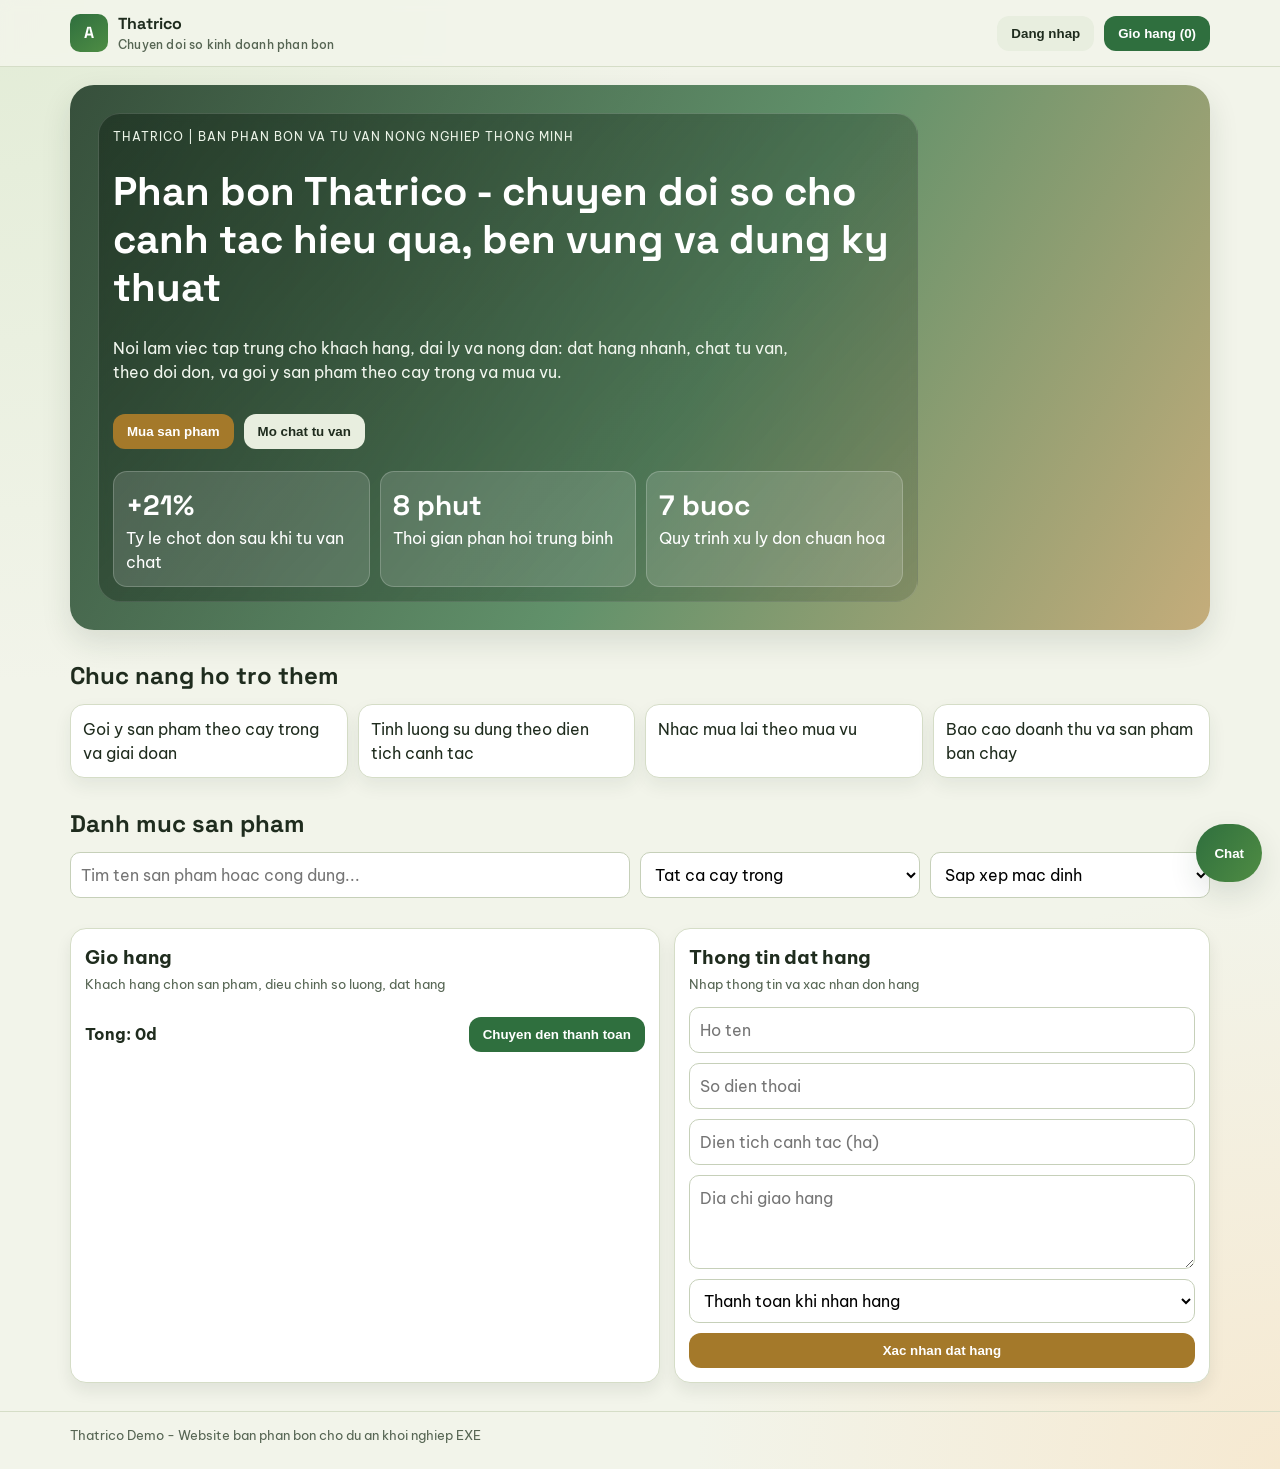
==== backend/src/main/resources/static/index.html @ 2e9a16a9 "Initial commit: Spring Boot backend with frontend integration" ====
<!doctype html>
<html lang="vi">
<head>
  <meta charset="UTF-8" />
  <meta name="viewport" content="width=device-width, initial-scale=1.0" />
  <title>Thatrico - Phân bón thông minh cho nông dân</title>
  <link rel="preconnect" href="https://fonts.googleapis.com" />
  <link rel="preconnect" href="https://fonts.gstatic.com" crossorigin />
  <link href="https://fonts.googleapis.com/css2?family=Be+Vietnam+Pro:wght@400;500;600;700;800&family=Space+Grotesk:wght@500;700&display=swap" rel="stylesheet" />
  <link rel="stylesheet" href="styles.css" />
</head>
<body>
  <header class="topbar">
    <div class="container topbar-inner">
      <a class="logo" href="#">
        <span class="logo-mark">A</span>
        <span class="logo-text">
          Thatrico
          <small>Chuyen doi so kinh doanh phan bon</small>
        </span>
      </a>
      <nav class="top-actions">
        <button id="authBtn" class="btn btn-ghost">Dang nhap</button>
        <button id="openCart" class="btn btn-primary">Gio hang (<span id="cartCount">0</span>)</button>
      </nav>
    </div>
  </header>

  <main>
    <section class="hero container">
      <div class="hero-overlay">
        <div class="hero-copy">
          <p class="eyebrow">Thatrico | Ban phan bon va tu van nong nghiep thong minh</p>
          <h1>Phan bon Thatrico - chuyen doi so cho canh tac hieu qua, ben vung va dung ky thuat</h1>
          <p class="hero-desc">
            Noi lam viec tap trung cho khach hang, dai ly va nong dan: dat hang nhanh, chat tu van,
            theo doi don, va goi y san pham theo cay trong va mua vu.
          </p>
          <div class="hero-cta">
            <button class="btn btn-secondary" data-scroll="#catalog">Mua san pham</button>
            <button class="btn btn-ghost" id="openChatFromHero">Mo chat tu van</button>
          </div>
          <div class="hero-metrics">
            <article class="kpi-card">
              <strong>+21%</strong>
              <span>Ty le chot don sau khi tu van chat</span>
            </article>
            <article class="kpi-card">
              <strong>8 phut</strong>
              <span>Thoi gian phan hoi trung binh</span>
            </article>
            <article class="kpi-card">
              <strong>7 buoc</strong>
              <span>Quy trinh xu ly don chuan hoa</span>
            </article>
          </div>
        </div>
      </div>
    </section>

    <section class="features container">
      <h2>Chuc nang ho tro them</h2>
      <div class="feature-grid">
        <div class="feature-item">Goi y san pham theo cay trong va giai doan</div>
        <div class="feature-item">Tinh luong su dung theo dien tich canh tac</div>
        <div class="feature-item">Nhac mua lai theo mua vu</div>
        <div class="feature-item">Bao cao doanh thu va san pham ban chay</div>
      </div>
    </section>

    <section id="catalog" class="container catalog-wrap">
      <h2>Danh muc san pham</h2>
      <div class="filters">
        <input id="searchInput" type="text" placeholder="Tim ten san pham hoac cong dung..." />
        <select id="cropFilter">
          <option value="all">Tat ca cay trong</option>
          <option value="lua">Lua</option>
          <option value="cafe">Ca phe</option>
          <option value="rau">Rau mau</option>
          <option value="cay-an-trai">Cay an trai</option>
        </select>
        <select id="sortFilter">
          <option value="default">Sap xep mac dinh</option>
          <option value="priceAsc">Gia tang dan</option>
          <option value="priceDesc">Gia giam dan</option>
        </select>
      </div>
      <div id="productGrid" class="product-grid"></div>
    </section>

    <section class="container flow-layout">
      <article class="panel">
        <div class="panel-head">
          <h3>Gio hang</h3>
          <p>Khach hang chon san pham, dieu chinh so luong, dat hang</p>
        </div>
        <div id="cartItems" class="list"></div>
        <div id="cartQuoteInfo" class="muted cart-quote"></div>
        <div class="panel-foot">
          <strong>Tong: <span id="cartTotal">0d</span></strong>
          <button id="checkoutBtn" class="btn btn-primary">Chuyen den thanh toan</button>
        </div>
      </article>

      <article class="panel">
        <div class="panel-head">
          <h3>Thong tin dat hang</h3>
          <p>Nhap thong tin va xac nhan don hang</p>
        </div>
        <form id="orderForm" class="checkout-form">
          <input id="customerName" type="text" placeholder="Ho ten" required />
          <input id="customerPhone" type="tel" placeholder="So dien thoai" required />
          <input id="customerArea" type="text" placeholder="Dien tich canh tac (ha)" />
          <textarea id="customerAddress" rows="3" placeholder="Dia chi giao hang" required></textarea>
          <select id="paymentMethod">
            <option value="COD">Thanh toan khi nhan hang</option>
            <option value="Bank">Chuyen khoan ngan hang</option>
          </select>
          <button type="submit" class="btn btn-secondary">Xac nhan dat hang</button>
        </form>
      </article>
    </section>
  </main>

  <button id="chatToggle" class="chat-toggle" aria-label="Mo chat">Chat</button>

  <section id="chatBox" class="chatbox hidden" aria-label="Khung chat tu van">
    <div class="chat-head">Tro ly nong nghiep</div>
    <div id="chatLog" class="chat-log"></div>
    <div class="quick-ask">
      <button class="chip" data-question="Toi trong lua, can tang de nhanh">Lua can tang de nhanh</button>
      <button class="chip" data-question="Ca phe bi vang la thi dung gi">Ca phe vang la</button>
      <button class="chip" data-question="Goi y combo cho rau an la">Combo rau mau</button>
    </div>
    <form id="chatForm" class="chat-input">
      <input id="chatInput" type="text" placeholder="Nhap cau hoi cua ban..." />
      <button class="btn btn-primary" type="submit">Gui</button>
    </form>
  </section>

  <footer class="footer">
    <div class="container">Thatrico Demo - Website ban phan bon cho du an khoi nghiep EXE</div>
  </footer>

  <div id="authModal" class="auth-modal hidden" aria-hidden="true">
    <div class="auth-modal-backdrop" data-auth-close></div>
    <section class="auth-modal-panel" role="dialog" aria-modal="true" aria-labelledby="authModalTitle">
      <button class="auth-modal-close" type="button" data-auth-close aria-label="Dong popup">&times;</button>
      <div class="auth-modal-header">
        <p class="eyebrow">Tai khoan Thatrico</p>
        <h2 id="authModalTitle">Dang nhap hoac dang ky</h2>
        <p>Dang nhap chi can so dien thoai / email va mat khau. Dang ky bang Gmail + OTP va co them so dien thoai de ho tro dang nhap.</p>
      </div>

      <div class="auth-tabs">
        <button class="btn btn-ghost auth-tab active" type="button" data-auth-tab="login">Dang nhap</button>
        <button class="btn btn-ghost auth-tab" type="button" data-auth-tab="register">Dang ky</button>
      </div>

      <div class="auth-panels">
        <form id="loginForm" class="checkout-form auth-panel active" data-auth-panel="login">
          <input id="loginIdentifier" type="text" placeholder="So dien thoai / Email" required />
          <input id="loginPassword" type="password" placeholder="Mat khau" required />
          <button type="submit" class="btn btn-primary">Dang nhap</button>
        </form>

        <form id="registerForm" class="checkout-form auth-panel hidden" data-auth-panel="register">
          <input id="registerName" type="text" placeholder="Ten tai khoan" required />
          <input id="registerPhone" type="tel" placeholder="So dien thoai" required />
          <input id="registerEmail" type="email" placeholder="Email Gmail" required />
          <input id="registerPassword" type="password" placeholder="Mat khau toi thieu 6 ky tu" required />
          <button type="button" id="requestOtpBtn" class="btn btn-secondary">Gui OTP</button>
          <div id="otpBlock" class="hidden">
            <input id="registerOtp" type="text" inputmode="numeric" placeholder="Nhap ma OTP" />
            <button type="submit" class="btn btn-primary">Xac thuc va tao tai khoan</button>
          </div>
        </form>

        <div id="authStatus" class="auth-status muted"></div>
      </div>
    </section>
  </div>

  <script src="app.js"></script>
</body>
</html>
---- backend/src/main/resources/static/styles.css ----
:root {
  --bg: #f2f4ea;
  --surface: #ffffff;
  --surface-2: #f7faef;
  --line: #d5ddc7;
  --text: #1f2c1e;
  --muted: #566553;
  --brand: #2f6f3e;
  --brand-2: #a4792a;
  --accent: #203f2f;
  --danger: #ae3c35;
  --radius: 16px;
  --shadow: 0 12px 30px rgba(26, 47, 30, 0.12);
}

* {
  box-sizing: border-box;
}

html,
body {
  margin: 0;
  padding: 0;
}

body {
  color: var(--text);
  background:
    radial-gradient(circle at 0% 0%, #e2ecd6 0, transparent 35%),
    radial-gradient(circle at 100% 100%, #f6e9d1 0, transparent 30%),
    var(--bg);
  font-family: "Be Vietnam Pro", "Segoe UI", sans-serif;
  line-height: 1.5;
}

.container {
  width: min(1140px, 92%);
  margin-inline: auto;
}

.topbar {
  position: sticky;
  top: 0;
  z-index: 40;
  border-bottom: 1px solid var(--line);
  background: rgba(242, 244, 234, 0.9);
  backdrop-filter: blur(6px);
}

.topbar-inner {
  display: flex;
  align-items: center;
  justify-content: space-between;
  gap: 14px;
  padding: 12px 0;
}

.logo {
  text-decoration: none;
  color: inherit;
  display: flex;
  align-items: center;
  gap: 10px;
}

.logo-mark {
  width: 38px;
  height: 38px;
  display: grid;
  place-items: center;
  border-radius: 10px;
  background: linear-gradient(145deg, var(--brand), #4e8d44);
  color: #fff;
  font-family: "Space Grotesk", sans-serif;
  font-weight: 700;
}

.logo-text {
  font-weight: 800;
  font-family: "Space Grotesk", sans-serif;
  letter-spacing: 0.2px;
}

.logo-text small {
  display: block;
  font-size: 12px;
  color: var(--muted);
  font-weight: 500;
  font-family: "Be Vietnam Pro", sans-serif;
}

.top-actions {
  display: flex;
  gap: 10px;
}

.btn {
  border: none;
  border-radius: 12px;
  padding: 10px 14px;
  font-weight: 600;
  cursor: pointer;
  transition: transform 0.15s ease, opacity 0.2s ease, background-color 0.2s ease;
}

.btn:hover {
  transform: translateY(-1px);
}

.btn-primary {
  color: #fff;
  background: var(--brand);
}

.btn-secondary {
  color: #fff;
  background: var(--brand-2);
}

.btn-ghost {
  color: var(--text);
  background: #e8eedf;
}

.hero {
  margin-top: 18px;
  overflow: hidden;
  border-radius: 24px;
  box-shadow: var(--shadow);
  background: linear-gradient(120deg, rgba(21, 49, 29, 0.84), rgba(47, 111, 62, 0.74) 55%, rgba(164, 121, 42, 0.58)), url("Picture/phanbonHomePage.jpg") center/cover no-repeat;
  color: #fff;
}

.hero-overlay {
  min-height: 420px;
  padding: 28px;
  display: flex;
  align-items: stretch;
}

.hero-copy {
  width: min(820px, 100%);
  display: flex;
  flex-direction: column;
  justify-content: center;
  gap: 14px;
  padding: 14px;
  background: linear-gradient(135deg, rgba(11, 27, 15, 0.44), rgba(11, 27, 15, 0.14));
  border: 1px solid rgba(255, 255, 255, 0.14);
  border-radius: 22px;
  backdrop-filter: blur(4px);
}

.hero-metrics {
  display: grid;
  grid-template-columns: repeat(3, minmax(0, 1fr));
  gap: 10px;
  margin-top: 8px;
}

.eyebrow {
  margin: 0;
  color: #ecf4e8;
  text-transform: uppercase;
  letter-spacing: 1px;
  font-size: 12px;
}

.hero h1 {
  margin: 8px 0 10px;
  line-height: 1.2;
  font-family: "Space Grotesk", sans-serif;
  font-size: clamp(28px, 4vw, 40px);
}

.hero-desc {
  margin: 0;
  color: #f2f7ef;
  max-width: 62ch;
}

.hero-cta {
  margin-top: 16px;
  display: flex;
  gap: 10px;
  flex-wrap: wrap;
}

.hero-right {
  display: grid;
  gap: 10px;
}

.kpi-card {
  background: rgba(255, 255, 255, 0.14);
  border: 1px solid rgba(255, 255, 255, 0.2);
  border-radius: 14px;
  padding: 12px;
}

.kpi-card strong {
  display: block;
  font-size: 28px;
  font-family: "Space Grotesk", sans-serif;
}

.features,
.catalog-wrap {
  margin-top: 28px;
}

.auth-section {
  margin-top: 28px;
}

.auth-modal {
  position: fixed;
  inset: 0;
  z-index: 120;
  display: grid;
  place-items: center;
}

.auth-modal-backdrop {
  position: absolute;
  inset: 0;
  background: rgba(16, 30, 18, 0.58);
  backdrop-filter: blur(5px);
}

.auth-modal-panel {
  position: relative;
  width: min(720px, calc(100vw - 24px));
  max-height: calc(100vh - 24px);
  overflow: auto;
  border-radius: 24px;
  border: 1px solid rgba(255, 255, 255, 0.16);
  background: rgba(252, 254, 249, 0.98);
  box-shadow: 0 24px 70px rgba(18, 34, 19, 0.35);
  padding: 22px;
}

.auth-modal-close {
  position: absolute;
  top: 12px;
  right: 14px;
  border: none;
  background: transparent;
  color: var(--muted);
  font-size: 34px;
  line-height: 1;
  cursor: pointer;
}

.auth-modal-header h2 {
  margin: 4px 0 8px;
  font-family: "Space Grotesk", sans-serif;
}

.auth-modal-header p {
  margin: 0;
  color: var(--muted);
}

.auth-tabs {
  display: flex;
  gap: 8px;
  flex-wrap: wrap;
  margin-top: 16px;
}

.auth-tab.active {
  background: #dce9ca;
}

.auth-panels {
  margin-top: 14px;
}

.auth-panel {
  display: grid;
  gap: 10px;
}

.auth-panel.hidden {
  display: none;
}

.auth-status {
  margin-top: 12px;
  padding: 10px;
  border-radius: 12px;
  background: #eef5e5;
  border: 1px solid #d9e5ca;
}

.auth-intro {
  margin-bottom: 12px;
}

.auth-intro h2 {
  margin: 0 0 8px;
  font-family: "Space Grotesk", sans-serif;
}

.auth-intro p {
  margin: 0;
  max-width: 78ch;
  color: var(--muted);
}

.auth-grid {
  display: grid;
  grid-template-columns: repeat(2, minmax(0, 1fr));
  gap: 14px;
}

.auth-card {
  min-height: 100%;
}

.auth-status {
  margin-top: 10px;
}

.features h2,
.catalog-wrap h2,
.admin-head h2 {
  margin: 0 0 10px;
  font-family: "Space Grotesk", sans-serif;
}

.feature-grid {
  display: grid;
  grid-template-columns: repeat(4, minmax(0, 1fr));
  gap: 10px;
}

.feature-item {
  background: var(--surface);
  border: 1px solid var(--line);
  border-radius: 14px;
  padding: 12px;
  box-shadow: 0 8px 18px rgba(33, 57, 38, 0.07);
}

.filters {
  display: grid;
  grid-template-columns: 2fr 1fr 1fr;
  gap: 10px;
  margin-bottom: 12px;
}

input,
textarea,
select {
  width: 100%;
  border: 1px solid #c6d0b9;
  border-radius: 10px;
  padding: 10px;
  font: inherit;
  background: #fff;
}

.product-grid {
  display: grid;
  grid-template-columns: repeat(4, minmax(0, 1fr));
  gap: 12px;
}

.product {
  border: 1px solid var(--line);
  border-radius: 15px;
  background: var(--surface);
  overflow: hidden;
  box-shadow: 0 8px 16px rgba(31, 51, 28, 0.07);
}

.product-cover {
  min-height: 124px;
  display: grid;
  place-items: center;
  font-size: 40px;
  background: linear-gradient(135deg, #deead2, #f8edd8);
}

.product-body {
  padding: 12px;
  display: grid;
  gap: 8px;
}

.tag {
  width: fit-content;
  font-size: 12px;
  font-weight: 700;
  padding: 4px 8px;
  border-radius: 999px;
  background: #eaf3e0;
  color: #2d5233;
}

.price {
  font-weight: 800;
  font-size: 18px;
}

.muted {
  color: var(--muted);
  font-size: 13px;
}

.flow-layout {
  margin-top: 18px;
  display: grid;
  grid-template-columns: 1.1fr 1fr;
  gap: 14px;
}

.panel {
  border: 1px solid var(--line);
  border-radius: var(--radius);
  background: var(--surface);
  box-shadow: 0 8px 16px rgba(20, 42, 25, 0.08);
  padding: 14px;
}

.panel-head h3 {
  margin: 0;
}

.panel-head p {
  margin: 4px 0 12px;
  color: var(--muted);
  font-size: 13px;
}

.list {
  display: grid;
  gap: 8px;
  max-height: 320px;
  overflow: auto;
}

.cart-quote {
  margin: 8px 0 0;
}

.row-item {
  border: 1px solid #dce4cf;
  border-radius: 12px;
  background: var(--surface-2);
  padding: 10px;
  display: flex;
  justify-content: space-between;
  align-items: center;
  gap: 8px;
}

.row-actions {
  display: flex;
  gap: 6px;
}

.qty-btn {
  border: none;
  width: 30px;
  height: 30px;
  border-radius: 9px;
  cursor: pointer;
  background: #e5eed9;
}

.remove-btn {
  border: none;
  border-radius: 9px;
  padding: 6px 8px;
  color: #fff;
  background: var(--danger);
  cursor: pointer;
}

.panel-foot {
  margin-top: 10px;
  display: flex;
  justify-content: space-between;
  align-items: center;
  gap: 10px;
}

.checkout-form {
  display: grid;
  gap: 10px;
}

.admin {
  margin-top: 24px;
  border: 2px dashed #bac8aa;
  border-radius: var(--radius);
  background: #fcfef9;
  padding: 16px;
}

.hidden {
  display: none;
}

.admin-head p {
  margin: 0;
  color: var(--muted);
}

.stats {
  margin-top: 12px;
  display: grid;
  grid-template-columns: repeat(3, minmax(0, 1fr));
  gap: 10px;
}

.stat {
  border: 1px solid #d7e3cb;
  border-radius: 12px;
  background: #f1f8e8;
  padding: 12px;
}

.stat span {
  display: block;
  color: var(--muted);
  font-size: 13px;
}

.stat strong {
  font-size: 24px;
  font-family: "Space Grotesk", sans-serif;
}

.admin-tabs {
  margin-top: 12px;
  display: flex;
  flex-wrap: wrap;
  gap: 8px;
}

.tab-btn.active {
  background: #dbe9ca;
}

.tab-pane {
  margin-top: 10px;
}

.product-form {
  display: grid;
  gap: 10px;
  grid-template-columns: repeat(2, minmax(0, 1fr));
}

.product-form button {
  grid-column: span 2;
}

.support-list {
  margin: 0;
  padding-left: 20px;
  display: grid;
  gap: 6px;
}

.chat-toggle {
  position: fixed;
  right: 18px;
  bottom: 18px;
  z-index: 60;
  border: none;
  border-radius: 999px;
  height: 58px;
  padding: 0 18px;
  font-weight: 700;
  color: #fff;
  background: linear-gradient(125deg, var(--brand), #4f8c43);
  box-shadow: var(--shadow);
  cursor: pointer;
}

.chatbox {
  position: fixed;
  right: 18px;
  bottom: 86px;
  z-index: 61;
  width: min(340px, calc(100vw - 24px));
  border-radius: 16px;
  border: 1px solid var(--line);
  background: #fff;
  overflow: hidden;
  box-shadow: var(--shadow);
}

.chat-head {
  padding: 10px 12px;
  color: #fff;
  background: linear-gradient(125deg, #2d5f3b, #4f8c43);
  font-weight: 700;
}

.chat-log {
  min-height: 220px;
  max-height: 260px;
  overflow: auto;
  padding: 10px;
  background: #f9fcf5;
  display: grid;
  gap: 8px;
}

.msg {
  max-width: 85%;
  border-radius: 12px;
  padding: 8px 10px;
  font-size: 14px;
}

.msg.user {
  margin-left: auto;
  background: #dcefd4;
}

.msg.bot {
  background: #fff;
  border: 1px solid #d3e0c4;
}

.quick-ask {
  border-top: 1px solid var(--line);
  padding: 8px 10px;
  display: flex;
  flex-wrap: wrap;
  gap: 6px;
}

.chip {
  border: none;
  border-radius: 999px;
  padding: 6px 10px;
  font-size: 12px;
  background: #ebf2df;
  cursor: pointer;
}

.chat-input {
  border-top: 1px solid var(--line);
  padding: 10px;
  display: flex;
  gap: 8px;
}

.footer {
  margin-top: 28px;
  border-top: 1px solid var(--line);
  padding: 14px 0 24px;
  color: var(--muted);
  font-size: 13px;
}

@media (max-width: 1024px) {
  .flow-layout {
    grid-template-columns: 1fr;
  }

  .product-grid {
    grid-template-columns: repeat(3, minmax(0, 1fr));
  }

  .feature-grid {
    grid-template-columns: repeat(2, minmax(0, 1fr));
  }

  .hero-metrics {
    grid-template-columns: 1fr;
  }

  .auth-grid {
    grid-template-columns: 1fr;
  }
}

@media (max-width: 720px) {
  .filters,
  .product-form {
    grid-template-columns: 1fr;
  }

  .product-form button {
    grid-column: auto;
  }

  .product-grid {
    grid-template-columns: repeat(2, minmax(0, 1fr));
  }

  .stats {
    grid-template-columns: 1fr;
  }

  .topbar-inner {
    flex-wrap: wrap;
  }

  .hero-overlay {
    min-height: 360px;
    padding: 16px;
  }

  .hero-copy {
    padding: 12px;
  }

  .auth-section {
    margin-top: 20px;
  }
}

@media (max-width: 520px) {
  .product-grid {
    grid-template-columns: 1fr;
  }

  .panel-foot {
    flex-direction: column;
    align-items: stretch;
  }

  .chat-toggle {
    height: 50px;
    right: 12px;
    bottom: 12px;
  }

  .chatbox {
    right: 12px;
    width: calc(100vw - 24px);
  }
}
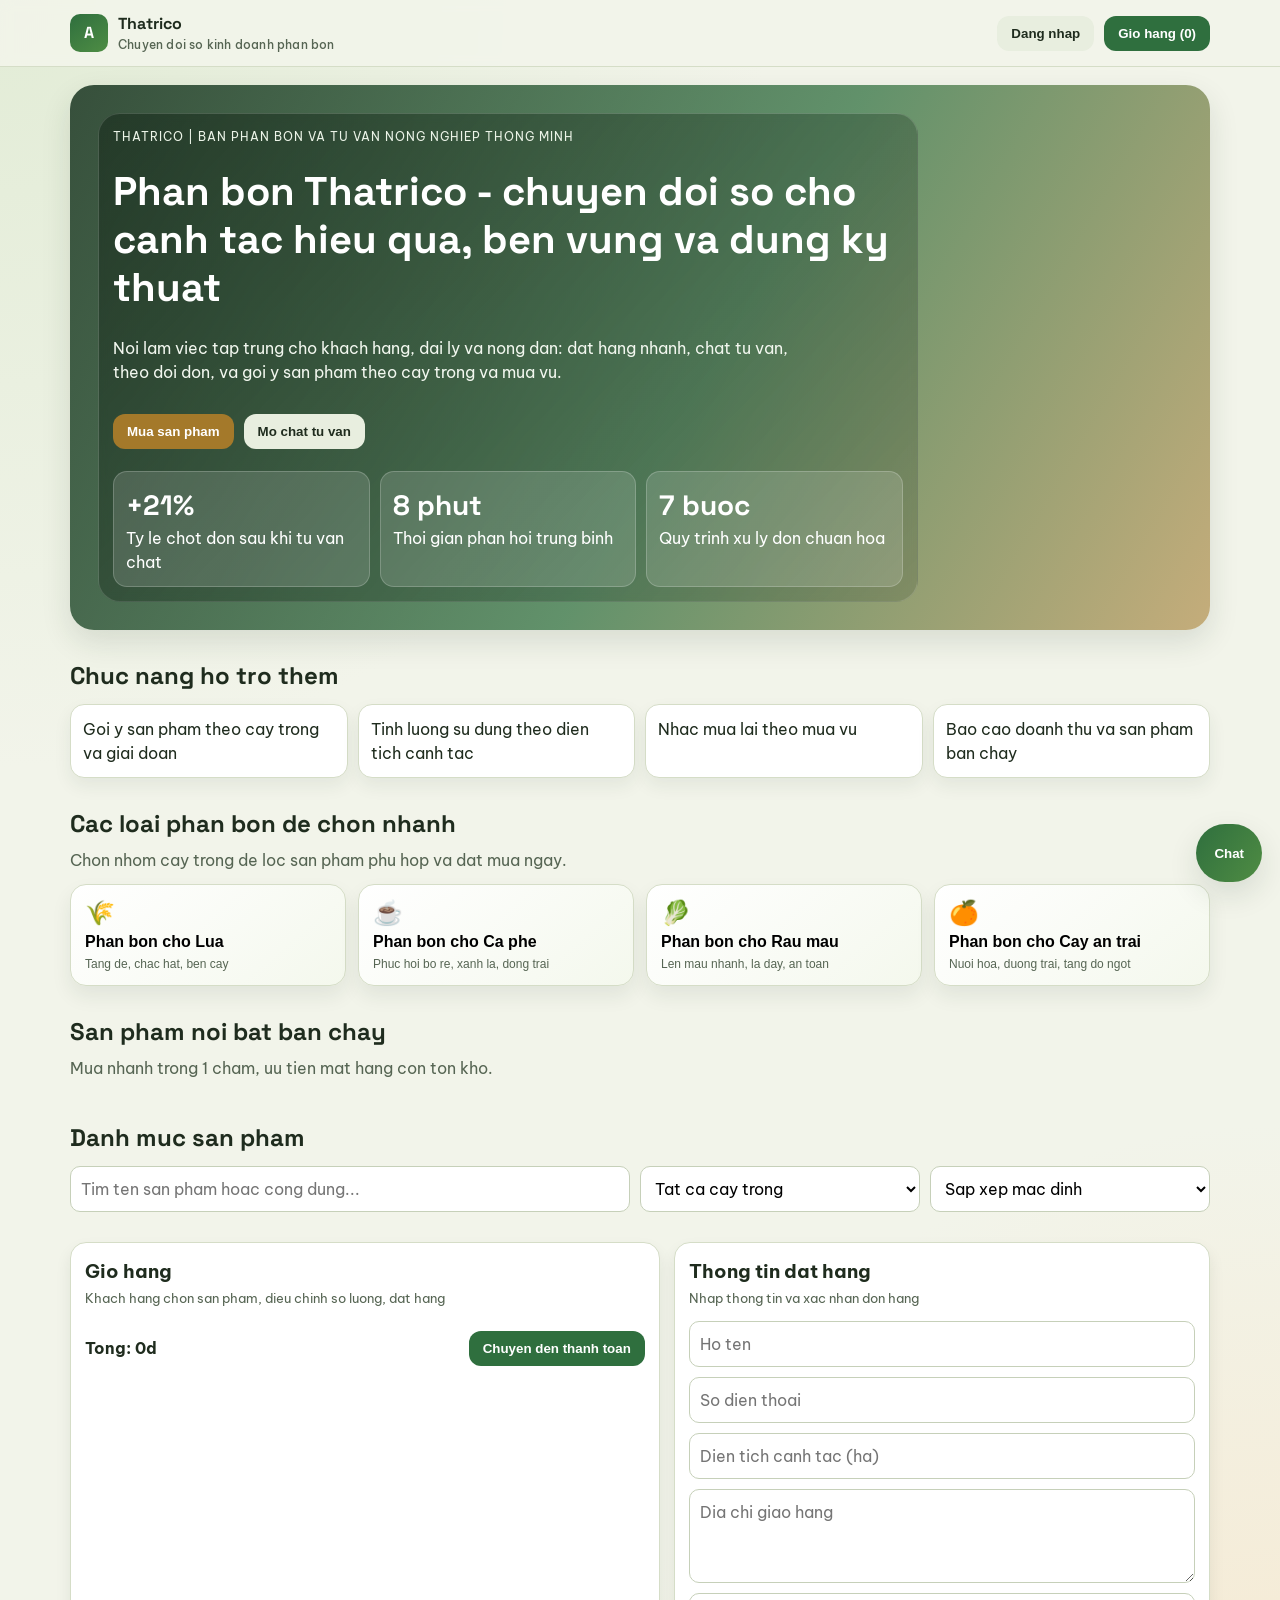
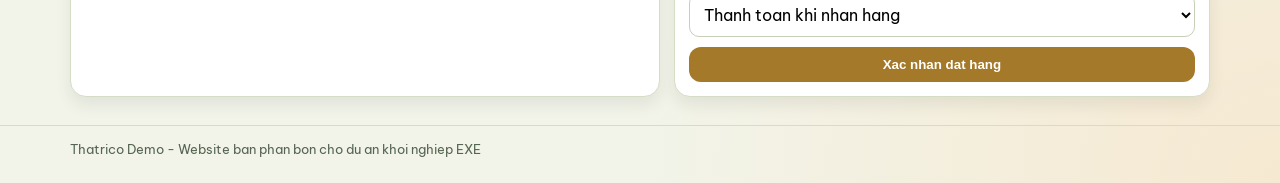
==== commit d9501a2f: "Improve homepage product visibility and quick purchase flow" ====
--- a/backend/src/main/resources/static/index.html
+++ b/backend/src/main/resources/static/index.html
@@ -68,6 +68,43 @@
       </div>
     </section>
 
+    <section class="container category-showcase">
+      <div class="section-head">
+        <h2>Cac loai phan bon de chon nhanh</h2>
+        <p>Chon nhom cay trong de loc san pham phu hop va dat mua ngay.</p>
+      </div>
+      <div class="category-grid">
+        <button class="category-card" type="button" data-quick-crop="lua" data-scroll="#catalog">
+          <span class="category-icon">🌾</span>
+          <strong>Phan bon cho Lua</strong>
+          <small>Tang de, chac hat, ben cay</small>
+        </button>
+        <button class="category-card" type="button" data-quick-crop="cafe" data-scroll="#catalog">
+          <span class="category-icon">☕</span>
+          <strong>Phan bon cho Ca phe</strong>
+          <small>Phuc hoi bo re, xanh la, dong trai</small>
+        </button>
+        <button class="category-card" type="button" data-quick-crop="rau" data-scroll="#catalog">
+          <span class="category-icon">🥬</span>
+          <strong>Phan bon cho Rau mau</strong>
+          <small>Len mau nhanh, la day, an toan</small>
+        </button>
+        <button class="category-card" type="button" data-quick-crop="cay-an-trai" data-scroll="#catalog">
+          <span class="category-icon">🍊</span>
+          <strong>Phan bon cho Cay an trai</strong>
+          <small>Nuoi hoa, duong trai, tang do ngot</small>
+        </button>
+      </div>
+    </section>
+
+    <section class="container spotlight-wrap">
+      <div class="section-head">
+        <h2>San pham noi bat ban chay</h2>
+        <p>Mua nhanh trong 1 cham, uu tien mat hang con ton kho.</p>
+      </div>
+      <div id="spotlightGrid" class="spotlight-grid"></div>
+    </section>
+
     <section id="catalog" class="container catalog-wrap">
       <h2>Danh muc san pham</h2>
       <div class="filters">
--- a/backend/src/main/resources/static/styles.css
+++ b/backend/src/main/resources/static/styles.css
@@ -207,6 +207,103 @@
 .features,
 .catalog-wrap {
   margin-top: 28px;
+}
+
+.category-showcase,
+.spotlight-wrap {
+  margin-top: 28px;
+}
+
+.section-head h2 {
+  margin: 0;
+  font-family: "Space Grotesk", sans-serif;
+}
+
+.section-head p {
+  margin: 6px 0 0;
+  color: var(--muted);
+}
+
+.category-grid {
+  margin-top: 12px;
+  display: grid;
+  grid-template-columns: repeat(4, minmax(0, 1fr));
+  gap: 12px;
+}
+
+.category-card {
+  border: 1px solid var(--line);
+  border-radius: 16px;
+  padding: 14px;
+  background: linear-gradient(140deg, #ffffff, #f4f8ed);
+  text-align: left;
+  display: grid;
+  gap: 6px;
+  cursor: pointer;
+  box-shadow: 0 10px 20px rgba(28, 48, 32, 0.08);
+  transition: transform 0.15s ease, box-shadow 0.2s ease, border-color 0.2s ease;
+}
+
+.category-card:hover {
+  transform: translateY(-2px);
+  border-color: #96b383;
+  box-shadow: 0 14px 26px rgba(28, 48, 32, 0.13);
+}
+
+.category-icon {
+  font-size: 24px;
+}
+
+.category-card strong {
+  font-size: 16px;
+}
+
+.category-card small {
+  color: var(--muted);
+  font-size: 12px;
+}
+
+.spotlight-grid {
+  margin-top: 12px;
+  display: grid;
+  grid-template-columns: repeat(4, minmax(0, 1fr));
+  gap: 12px;
+}
+
+.spotlight-card {
+  border: 1px solid var(--line);
+  border-radius: 16px;
+  background: var(--surface);
+  box-shadow: 0 10px 18px rgba(25, 41, 25, 0.08);
+  padding: 14px;
+  display: grid;
+  gap: 8px;
+}
+
+.spotlight-top {
+  display: flex;
+  justify-content: space-between;
+  align-items: center;
+  gap: 8px;
+}
+
+.spotlight-icon {
+  width: 46px;
+  height: 46px;
+  border-radius: 12px;
+  display: grid;
+  place-items: center;
+  background: linear-gradient(135deg, #deead2, #f8edd8);
+  font-size: 23px;
+}
+
+.stock-pill {
+  font-size: 12px;
+  border-radius: 999px;
+  padding: 4px 9px;
+  background: #e9f1dd;
+  color: #2f6034;
+  font-weight: 700;
 }
 
 .auth-section {
@@ -675,6 +772,11 @@
     grid-template-columns: repeat(2, minmax(0, 1fr));
   }
 
+  .category-grid,
+  .spotlight-grid {
+    grid-template-columns: repeat(2, minmax(0, 1fr));
+  }
+
   .hero-metrics {
     grid-template-columns: 1fr;
   }
@@ -725,6 +827,11 @@
     grid-template-columns: 1fr;
   }
 
+  .category-grid,
+  .spotlight-grid {
+    grid-template-columns: 1fr;
+  }
+
   .panel-foot {
     flex-direction: column;
     align-items: stretch;
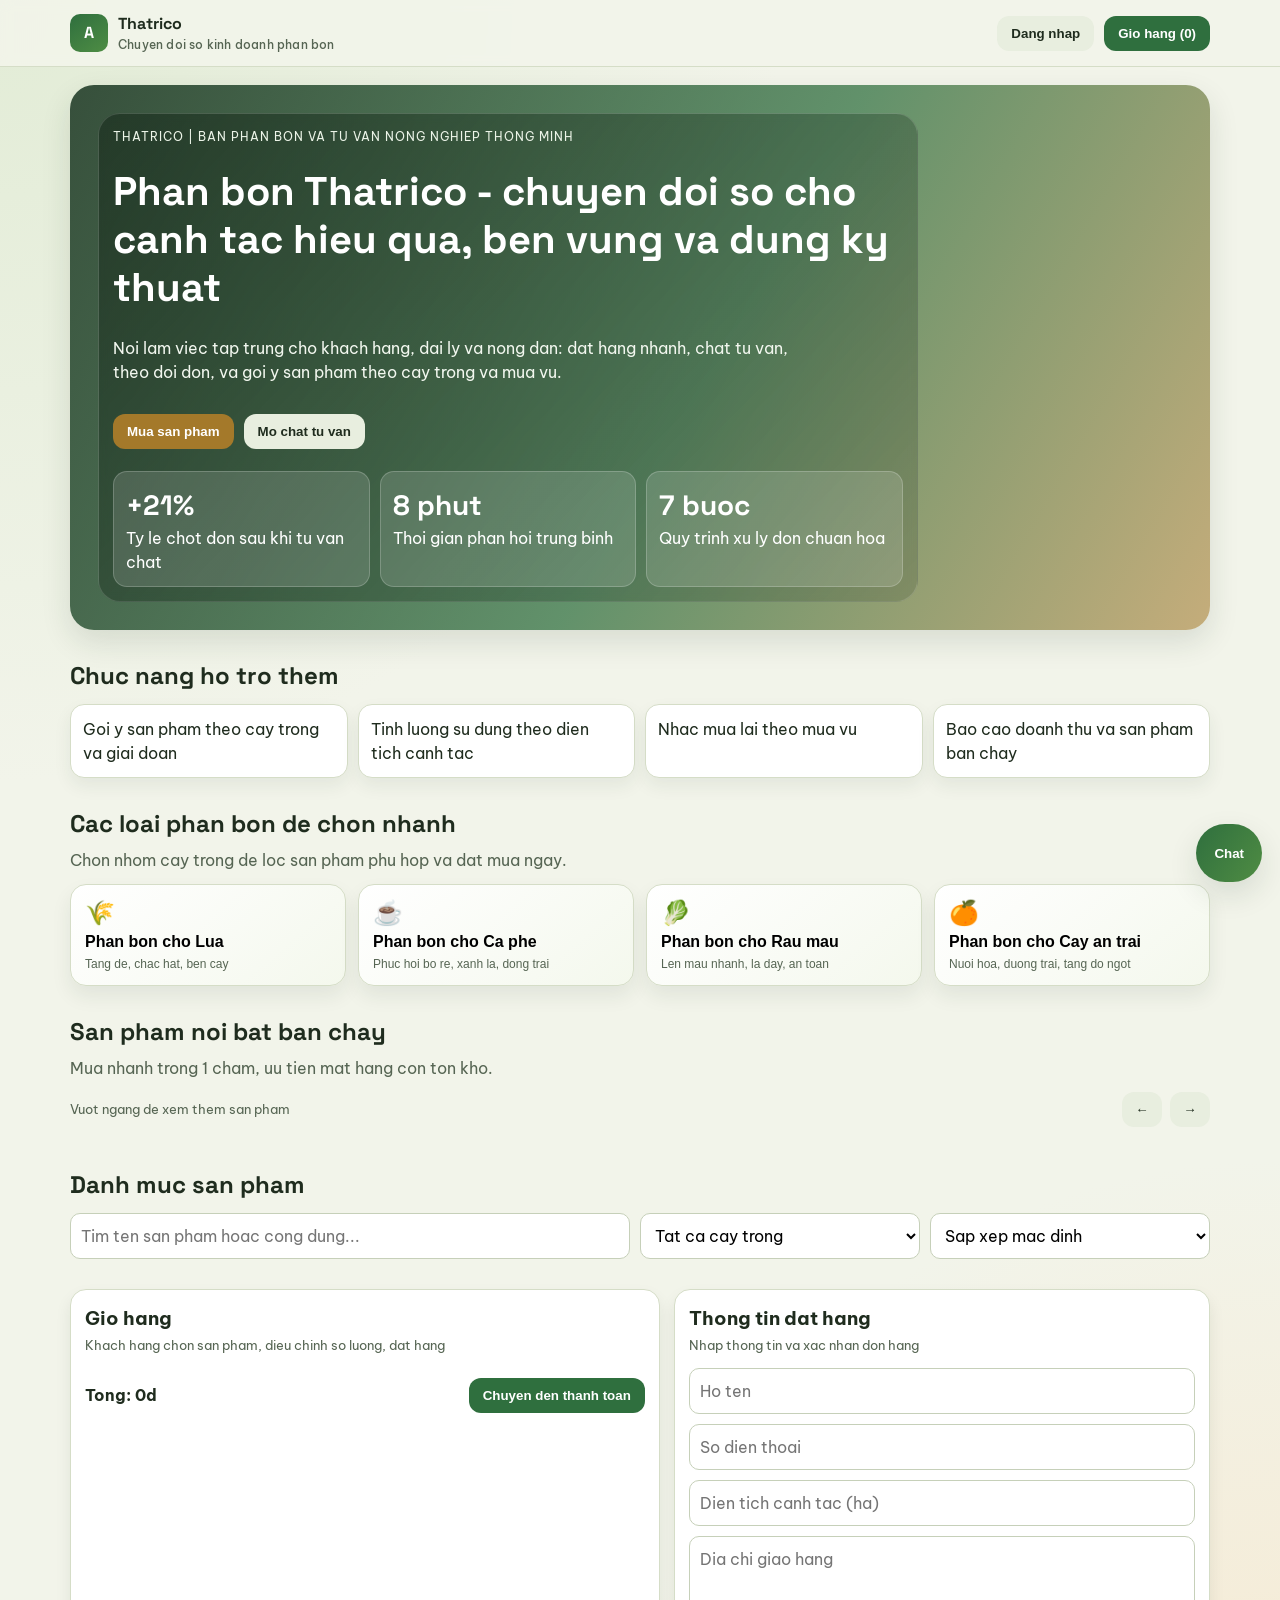
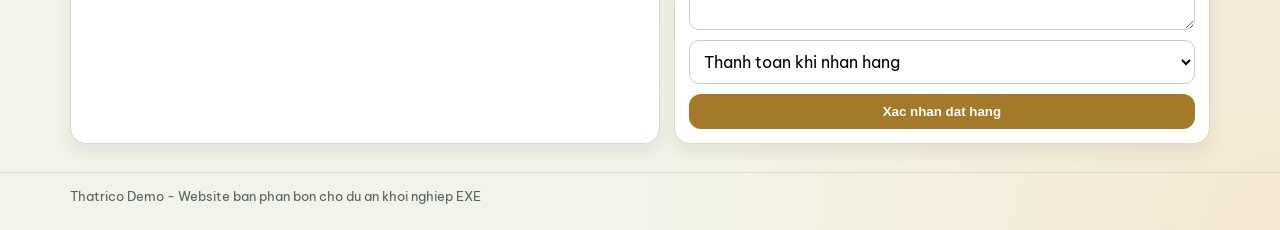
==== commit 9ab781fc: "Add mobile carousel for featured products" ====
--- a/backend/src/main/resources/static/index.html
+++ b/backend/src/main/resources/static/index.html
@@ -102,6 +102,13 @@
         <h2>San pham noi bat ban chay</h2>
         <p>Mua nhanh trong 1 cham, uu tien mat hang con ton kho.</p>
       </div>
+      <div class="spotlight-toolbar">
+        <div class="spotlight-hint">Vuot ngang de xem them san pham</div>
+        <div class="spotlight-controls" aria-label="Dieu huong san pham noi bat">
+          <button id="spotlightPrev" class="btn btn-ghost" type="button" aria-label="San pham truoc">&larr;</button>
+          <button id="spotlightNext" class="btn btn-ghost" type="button" aria-label="San pham tiep theo">&rarr;</button>
+        </div>
+      </div>
       <div id="spotlightGrid" class="spotlight-grid"></div>
     </section>
 
--- a/backend/src/main/resources/static/styles.css
+++ b/backend/src/main/resources/static/styles.css
@@ -268,6 +268,29 @@
   display: grid;
   grid-template-columns: repeat(4, minmax(0, 1fr));
   gap: 12px;
+}
+
+.spotlight-toolbar {
+  margin-top: 12px;
+  display: flex;
+  justify-content: space-between;
+  align-items: center;
+  gap: 10px;
+}
+
+.spotlight-hint {
+  color: var(--muted);
+  font-size: 13px;
+}
+
+.spotlight-controls {
+  display: flex;
+  gap: 8px;
+}
+
+.spotlight-controls .btn {
+  min-width: 40px;
+  padding-inline: 0;
 }
 
 .spotlight-card {
@@ -804,6 +827,26 @@
     grid-template-columns: 1fr;
   }
 
+  .spotlight-toolbar {
+    align-items: flex-start;
+    flex-direction: column;
+  }
+
+  .spotlight-grid {
+    grid-template-columns: none;
+    display: flex;
+    overflow-x: auto;
+    scroll-snap-type: x mandatory;
+    padding-bottom: 6px;
+    -webkit-overflow-scrolling: touch;
+  }
+
+  .spotlight-card {
+    min-width: 84%;
+    flex: 0 0 84%;
+    scroll-snap-align: start;
+  }
+
   .topbar-inner {
     flex-wrap: wrap;
   }
